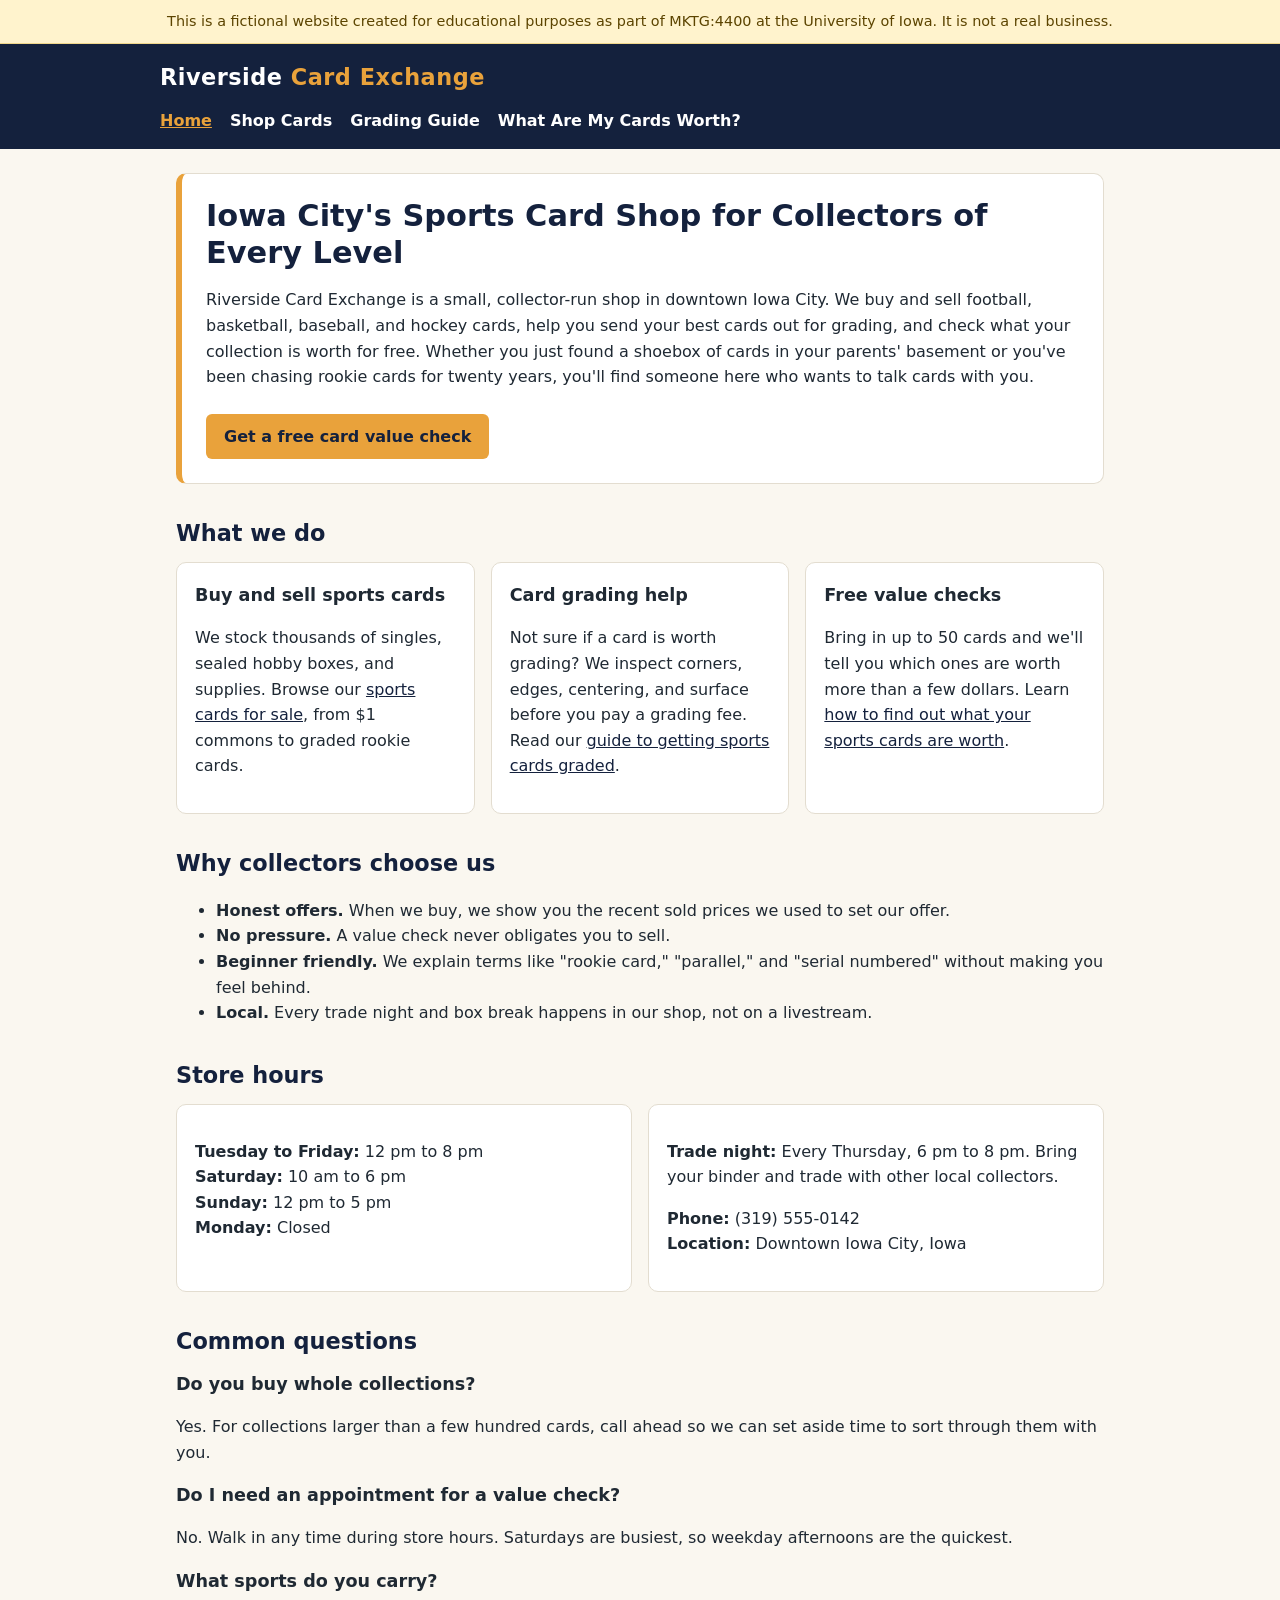
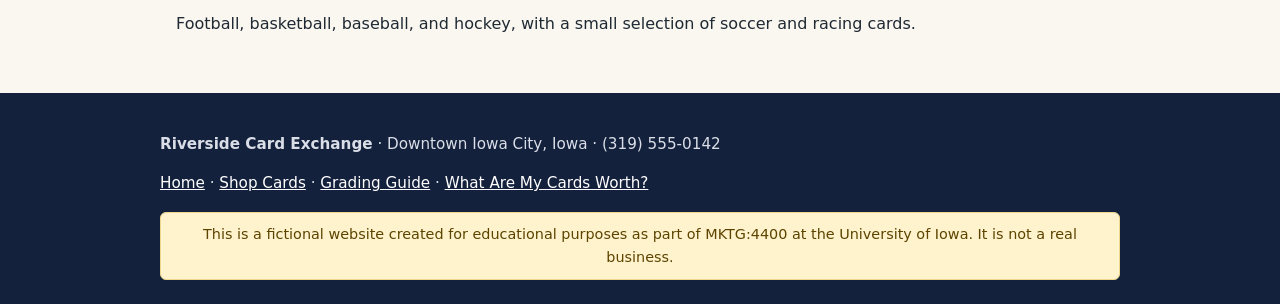
==== index.html @ b4ec27d2 "Add files via upload    Launch site: add four AI-written pages and stylesheet" ====
<!DOCTYPE html>
<html lang="en">
<head>
  <meta charset="UTF-8">
  <meta name="viewport" content="width=device-width, initial-scale=1">
  <title>Riverside Card Exchange | Sports Card Shop in Iowa City</title>
  <meta name="description" content="Buy, sell, and grade sports cards at Riverside Card Exchange in Iowa City. Free card value checks, grading help, and singles from every major sport.">
  <link rel="stylesheet" href="style.css">
</head>
<body>
  <div class="notice">This is a fictional website created for educational purposes as part of MKTG:4400 at the University of Iowa. It is not a real business.</div>

  <header class="site-header">
    <div class="header-inner">
      <a class="brand" href="index.html">Riverside <span>Card Exchange</span></a>
      <nav aria-label="Main">
        <ul>
          <li><a href="index.html" aria-current="page">Home</a></li>
          <li><a href="shop.html">Shop Cards</a></li>
          <li><a href="grading.html">Grading Guide</a></li>
          <li><a href="card-values.html">What Are My Cards Worth?</a></li>
        </ul>
      </nav>
    </div>
  </header>

  <main>
    <section class="hero">
      <h1>Iowa City's Sports Card Shop for Collectors of Every Level</h1>
      <p>Riverside Card Exchange is a small, collector-run shop in downtown Iowa City. We buy and sell football, basketball, baseball, and hockey cards, help you send your best cards out for grading, and check what your collection is worth for free. Whether you just found a shoebox of cards in your parents' basement or you've been chasing rookie cards for twenty years, you'll find someone here who wants to talk cards with you.</p>
      <a class="button" href="card-values.html">Get a free card value check</a>
    </section>

    <h2>What we do</h2>
    <div class="grid">
      <div class="box">
        <h3>Buy and sell sports cards</h3>
        <p>We stock thousands of singles, sealed hobby boxes, and supplies. Browse our <a href="shop.html">sports cards for sale</a>, from $1 commons to graded rookie cards.</p>
      </div>
      <div class="box">
        <h3>Card grading help</h3>
        <p>Not sure if a card is worth grading? We inspect corners, edges, centering, and surface before you pay a grading fee. Read our <a href="grading.html">guide to getting sports cards graded</a>.</p>
      </div>
      <div class="box">
        <h3>Free value checks</h3>
        <p>Bring in up to 50 cards and we'll tell you which ones are worth more than a few dollars. Learn <a href="card-values.html">how to find out what your sports cards are worth</a>.</p>
      </div>
    </div>

    <h2>Why collectors choose us</h2>
    <ul>
      <li><strong>Honest offers.</strong> When we buy, we show you the recent sold prices we used to set our offer.</li>
      <li><strong>No pressure.</strong> A value check never obligates you to sell.</li>
      <li><strong>Beginner friendly.</strong> We explain terms like "rookie card," "parallel," and "serial numbered" without making you feel behind.</li>
      <li><strong>Local.</strong> Every trade night and box break happens in our shop, not on a livestream.</li>
    </ul>

    <h2>Store hours</h2>
    <div class="grid">
      <div class="box">
        <p><strong>Tuesday to Friday:</strong> 12 pm to 8 pm<br>
        <strong>Saturday:</strong> 10 am to 6 pm<br>
        <strong>Sunday:</strong> 12 pm to 5 pm<br>
        <strong>Monday:</strong> Closed</p>
      </div>
      <div class="box">
        <p><strong>Trade night:</strong> Every Thursday, 6 pm to 8 pm. Bring your binder and trade with other local collectors.</p>
        <p><strong>Phone:</strong> (319) 555-0142<br>
        <strong>Location:</strong> Downtown Iowa City, Iowa</p>
      </div>
    </div>

    <h2>Common questions</h2>
    <h3>Do you buy whole collections?</h3>
    <p>Yes. For collections larger than a few hundred cards, call ahead so we can set aside time to sort through them with you.</p>
    <h3>Do I need an appointment for a value check?</h3>
    <p>No. Walk in any time during store hours. Saturdays are busiest, so weekday afternoons are the quickest.</p>
    <h3>What sports do you carry?</h3>
    <p>Football, basketball, baseball, and hockey, with a small selection of soccer and racing cards.</p>
  </main>

  <footer class="site-footer">
    <div class="footer-inner">
      <p><strong>Riverside Card Exchange</strong> · Downtown Iowa City, Iowa · (319) 555-0142</p>
      <p><a href="index.html">Home</a> · <a href="shop.html">Shop Cards</a> · <a href="grading.html">Grading Guide</a> · <a href="card-values.html">What Are My Cards Worth?</a></p>
      <div class="notice">This is a fictional website created for educational purposes as part of MKTG:4400 at the University of Iowa. It is not a real business.</div>
    </div>
  </footer>
</body>
</html>
---- style.css ----
:root {
  --navy: #14213d;
  --gold: #e9a23b;
  --cream: #faf7f0;
  --ink: #1f2933;
  --muted: #5f6b7a;
  --card: #ffffff;
  --line: #e3ddd0;
}

* { box-sizing: border-box; }

html { -webkit-text-size-adjust: 100%; }

body {
  margin: 0;
  font-family: system-ui, -apple-system, "Segoe UI", Roboto, Arial, sans-serif;
  color: var(--ink);
  background: var(--cream);
  line-height: 1.6;
  overflow-wrap: break-word;
}

img { max-width: 100%; height: auto; }

a { color: var(--navy); }

.notice {
  background: #fff3cd;
  color: #5c4400;
  border-bottom: 1px solid #f0d78c;
  padding: 10px 16px;
  font-size: 0.9rem;
  text-align: center;
}

.site-header {
  background: var(--navy);
  color: #fff;
  padding: 16px;
}

.header-inner, main, .footer-inner {
  max-width: 960px;
  margin: 0 auto;
}

.brand {
  color: #fff;
  text-decoration: none;
  font-size: 1.4rem;
  font-weight: 800;
  letter-spacing: 0.5px;
}

.brand span { color: var(--gold); }

nav ul {
  list-style: none;
  padding: 0;
  margin: 12px 0 0;
  display: flex;
  flex-wrap: wrap;
  gap: 8px 18px;
}

nav a {
  color: #fff;
  text-decoration: none;
  font-weight: 600;
}

nav a:hover, nav a[aria-current="page"] {
  color: var(--gold);
  text-decoration: underline;
}

main { padding: 24px 16px 40px; }

.hero {
  background: var(--card);
  border: 1px solid var(--line);
  border-left: 6px solid var(--gold);
  border-radius: 10px;
  padding: 24px;
  margin-bottom: 28px;
}

h1 { font-size: 1.9rem; line-height: 1.2; margin: 0 0 12px; color: var(--navy); }
h2 { font-size: 1.4rem; margin: 32px 0 10px; color: var(--navy); }
h3 { font-size: 1.1rem; margin: 0 0 6px; }

.button {
  display: inline-block;
  background: var(--gold);
  color: var(--navy);
  padding: 10px 18px;
  border-radius: 6px;
  font-weight: 700;
  text-decoration: none;
  margin-top: 8px;
}

.grid {
  display: grid;
  grid-template-columns: repeat(auto-fit, minmax(240px, 1fr));
  gap: 16px;
}

.box {
  background: var(--card);
  border: 1px solid var(--line);
  border-radius: 10px;
  padding: 18px;
}

.price {
  font-weight: 800;
  color: var(--navy);
  font-size: 1.15rem;
}

.steps { padding-left: 1.2rem; }
.steps li { margin-bottom: 10px; }

.tip {
  background: #eef3fb;
  border-left: 4px solid var(--navy);
  padding: 12px 16px;
  border-radius: 6px;
  margin: 18px 0;
}

.site-footer {
  background: var(--navy);
  color: #d9dee7;
  padding: 24px 16px;
  font-size: 0.95rem;
}

.site-footer a { color: #fff; }

.site-footer .notice {
  margin-top: 16px;
  border: 1px solid #f0d78c;
  border-radius: 6px;
}

.value-list {
  display: grid;
  gap: 12px;
}

.value-row {
  background: var(--card);
  border: 1px solid var(--line);
  border-left: 4px solid var(--gold);
  border-radius: 8px;
  padding: 14px 16px;
}

.value-row p { margin: 4px 0; }

.value-row .label {
  font-weight: 700;
  color: var(--navy);
}

.note {
  font-size: 0.9rem;
  color: var(--muted);
}

@media (max-width: 600px) {
  h1 { font-size: 1.55rem; }
  .hero { padding: 18px; }
}
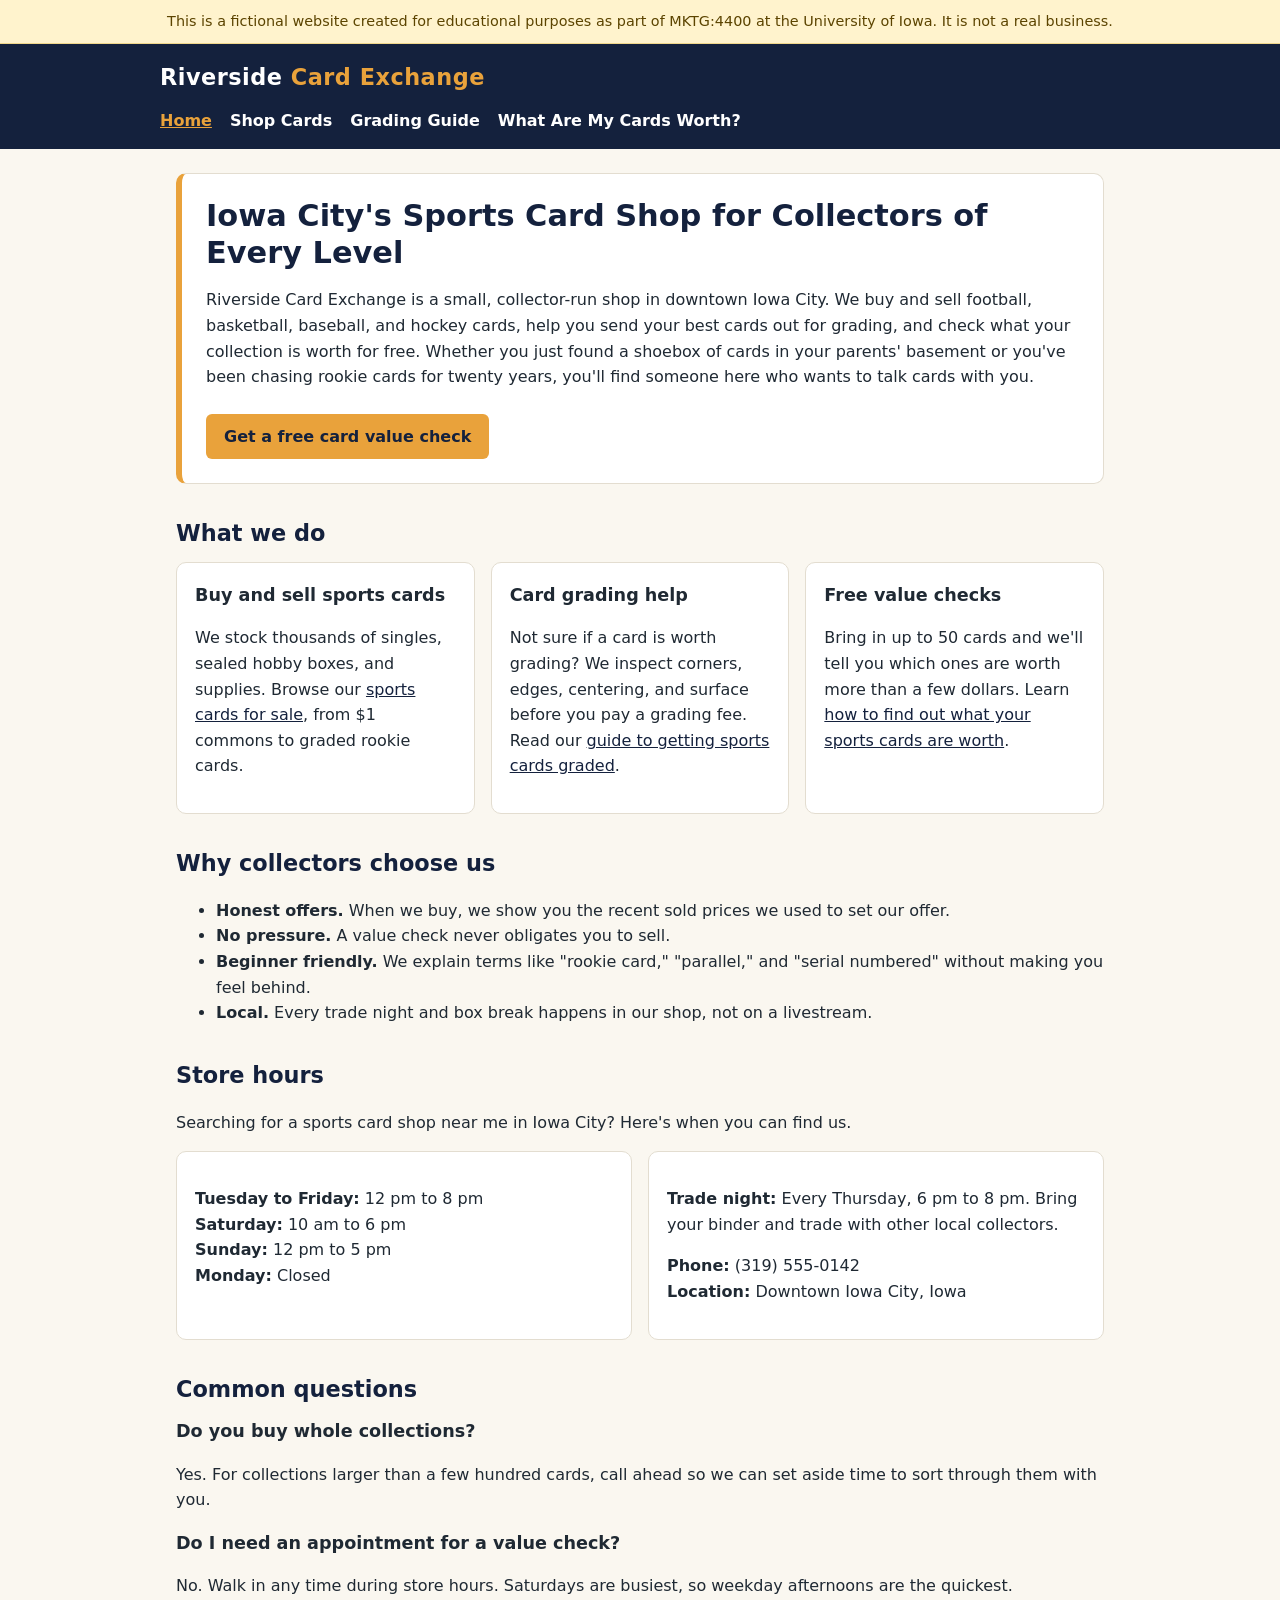
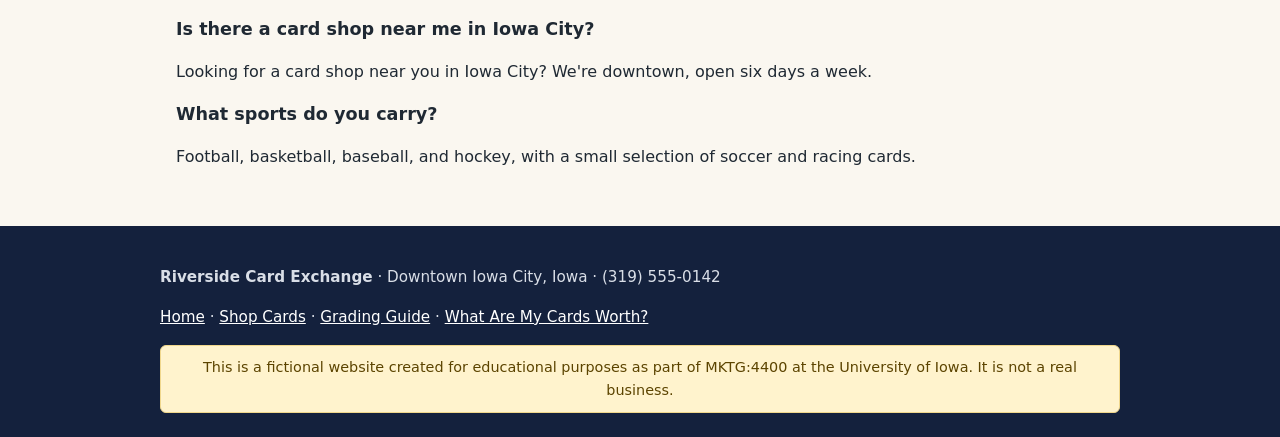
==== commit 24c1d4cf: "Add sitemap/robots and keyword-targeted titles, meta descriptions and copy What changed: re-added si" ====
--- a/index.html
+++ b/index.html
@@ -3,8 +3,8 @@
 <head>
   <meta charset="UTF-8">
   <meta name="viewport" content="width=device-width, initial-scale=1">
-  <title>Riverside Card Exchange | Sports Card Shop in Iowa City</title>
-  <meta name="description" content="Buy, sell, and grade sports cards at Riverside Card Exchange in Iowa City. Free card value checks, grading help, and singles from every major sport.">
+  <title>Sports Card Shop in Iowa City | Riverside Card Exchange</title>
+  <meta name="description" content="Iowa City's sports card shop. Buy and sell football, basketball, baseball and hockey cards, get grading help and a free card value check.">
   <link rel="stylesheet" href="style.css">
 </head>
 <body>
@@ -56,6 +56,7 @@
     </ul>
 
     <h2>Store hours</h2>
+    <p>Searching for a sports card shop near me in Iowa City? Here's when you can find us.</p>
     <div class="grid">
       <div class="box">
         <p><strong>Tuesday to Friday:</strong> 12 pm to 8 pm<br>
@@ -75,6 +76,8 @@
     <p>Yes. For collections larger than a few hundred cards, call ahead so we can set aside time to sort through them with you.</p>
     <h3>Do I need an appointment for a value check?</h3>
     <p>No. Walk in any time during store hours. Saturdays are busiest, so weekday afternoons are the quickest.</p>
+    <h3>Is there a card shop near me in Iowa City?</h3>
+    <p>Looking for a card shop near you in Iowa City? We're downtown, open six days a week.</p>
     <h3>What sports do you carry?</h3>
     <p>Football, basketball, baseball, and hockey, with a small selection of soccer and racing cards.</p>
   </main>
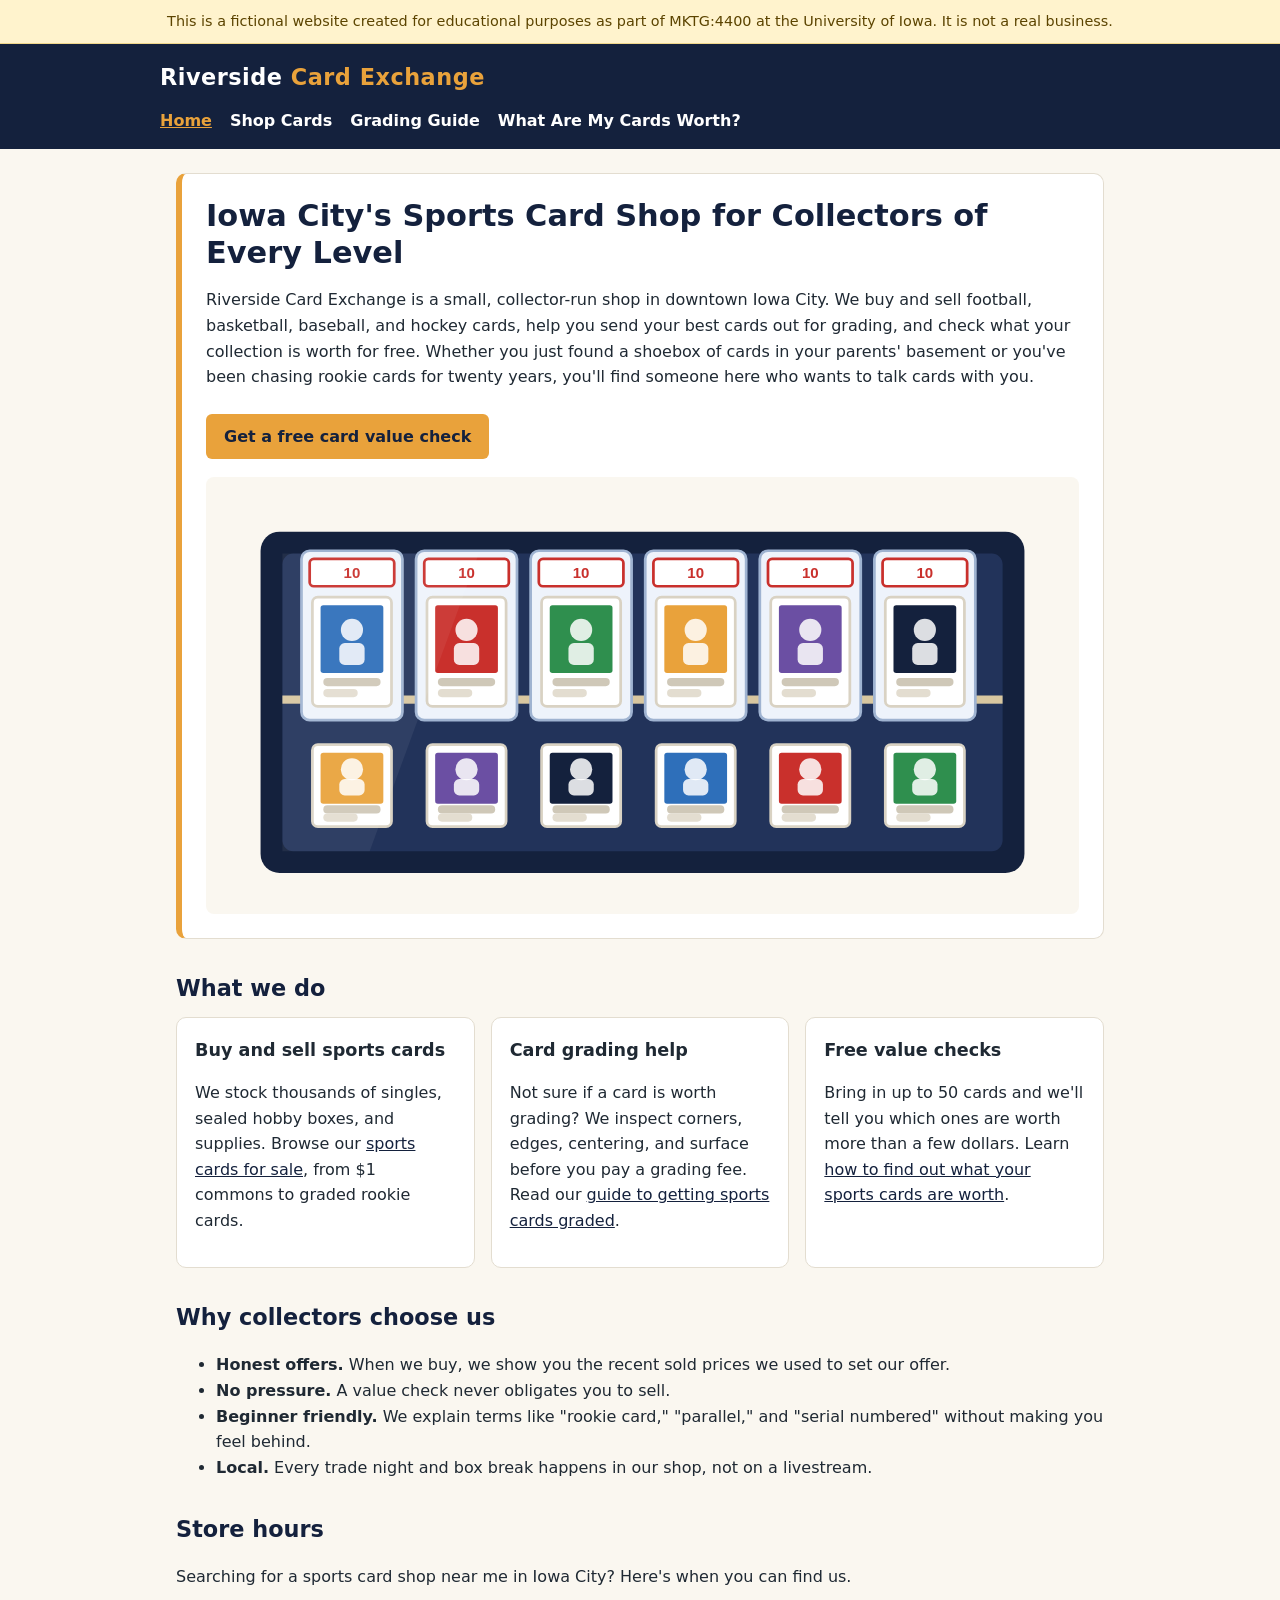
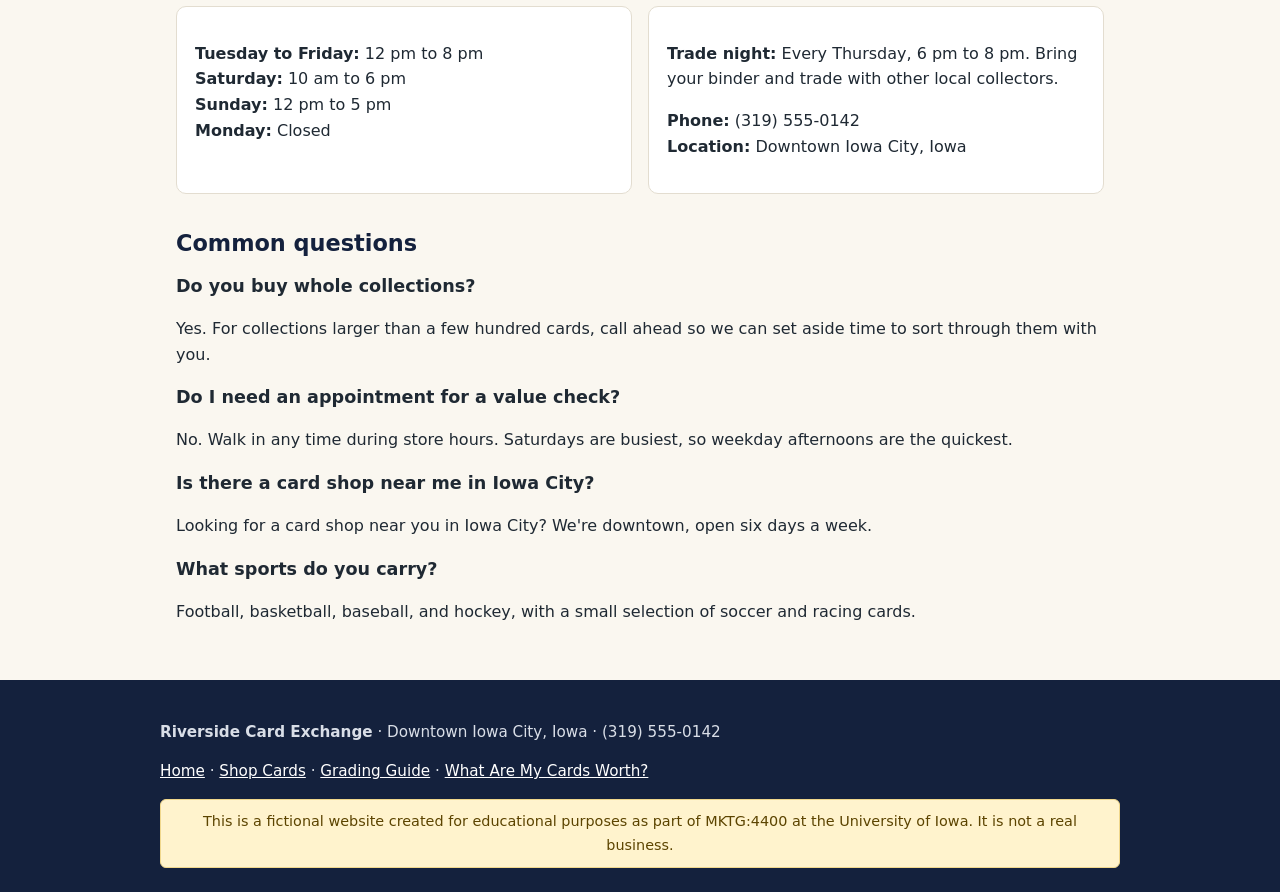
==== commit dd9fb08a: "Add a hero image with descriptive alt text to each page What changed: added one illustration to the " ====
--- a/index.html
+++ b/index.html
@@ -29,6 +29,7 @@
       <h1>Iowa City's Sports Card Shop for Collectors of Every Level</h1>
       <p>Riverside Card Exchange is a small, collector-run shop in downtown Iowa City. We buy and sell football, basketball, baseball, and hockey cards, help you send your best cards out for grading, and check what your collection is worth for free. Whether you just found a shoebox of cards in your parents' basement or you've been chasing rookie cards for twenty years, you'll find someone here who wants to talk cards with you.</p>
       <a class="button" href="card-values.html">Get a free card value check</a>
+      <img class="hero-img" src="display-case.svg" alt="Display case of graded sports cards at Riverside Card Exchange in Iowa City" width="640" height="320">
     </section>
 
     <h2>What we do</h2>
--- a/style.css
+++ b/style.css
@@ -90,6 +90,14 @@
 h2 { font-size: 1.4rem; margin: 32px 0 10px; color: var(--navy); }
 h3 { font-size: 1.1rem; margin: 0 0 6px; }
 
+.hero-img {
+  display: block;
+  width: 100%;
+  height: auto;
+  margin-top: 18px;
+  border-radius: 8px;
+}
+
 .button {
   display: inline-block;
   background: var(--gold);
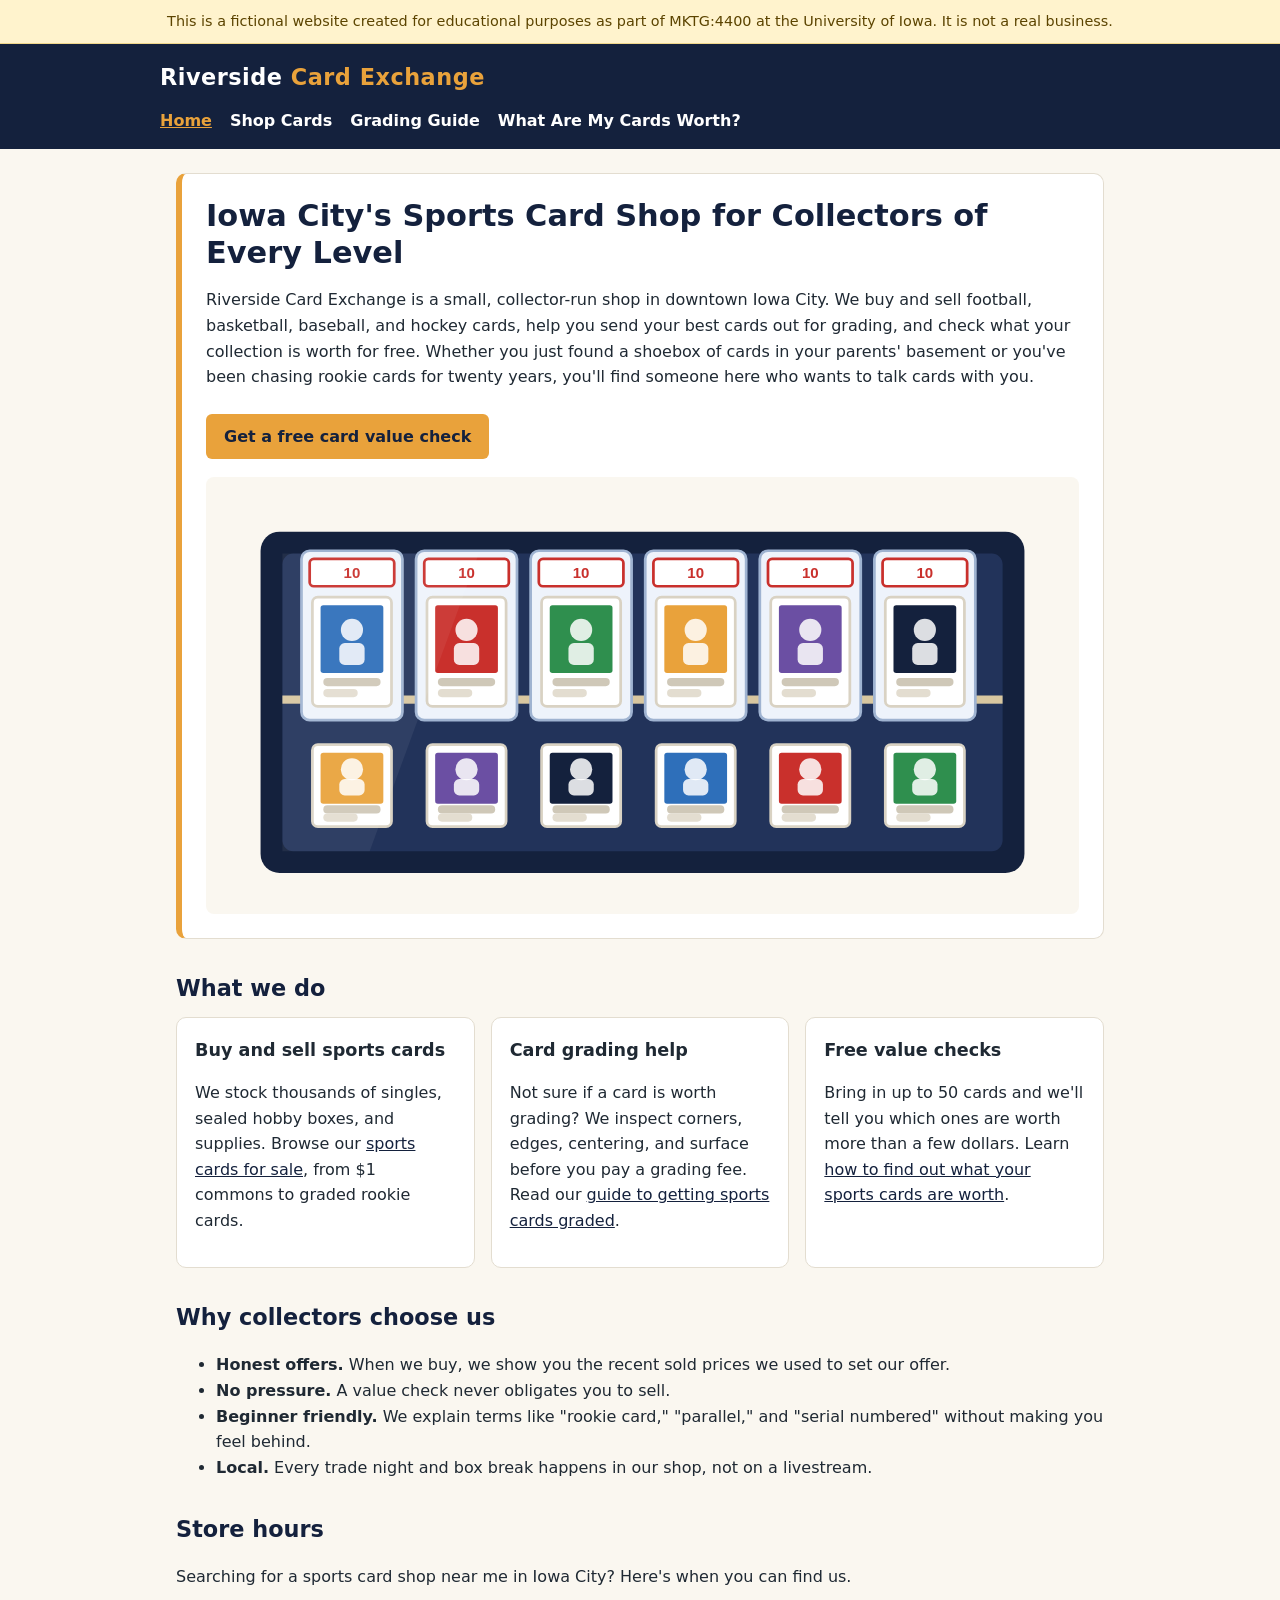
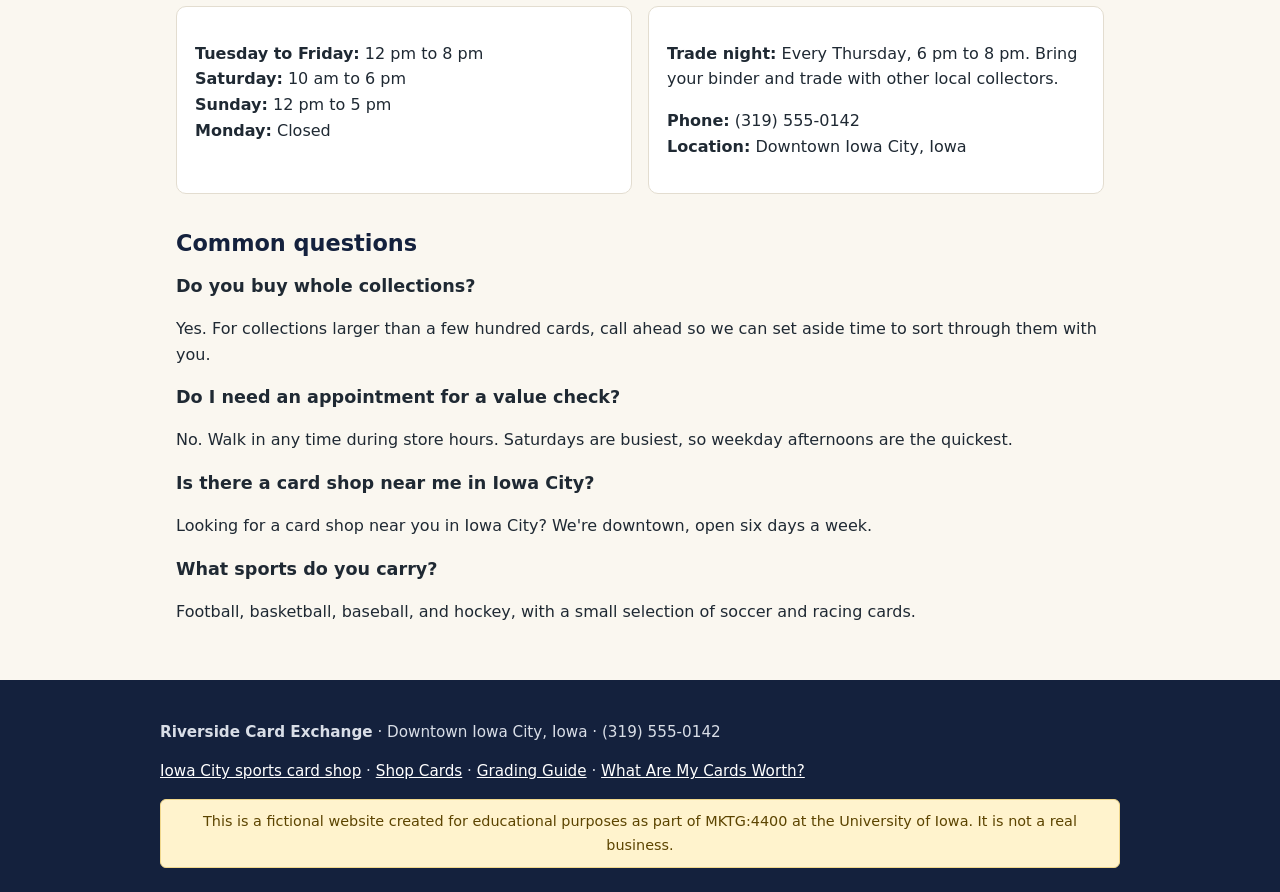
==== commit c205b3cc: "Change footer Home link to keyword anchor text What changed: the footer link to the home page on all" ====
--- a/index.html
+++ b/index.html
@@ -86,7 +86,7 @@
   <footer class="site-footer">
     <div class="footer-inner">
       <p><strong>Riverside Card Exchange</strong> · Downtown Iowa City, Iowa · (319) 555-0142</p>
-      <p><a href="index.html">Home</a> · <a href="shop.html">Shop Cards</a> · <a href="grading.html">Grading Guide</a> · <a href="card-values.html">What Are My Cards Worth?</a></p>
+      <p><a href="index.html">Iowa City sports card shop</a> · <a href="shop.html">Shop Cards</a> · <a href="grading.html">Grading Guide</a> · <a href="card-values.html">What Are My Cards Worth?</a></p>
       <div class="notice">This is a fictional website created for educational purposes as part of MKTG:4400 at the University of Iowa. It is not a real business.</div>
     </div>
   </footer>
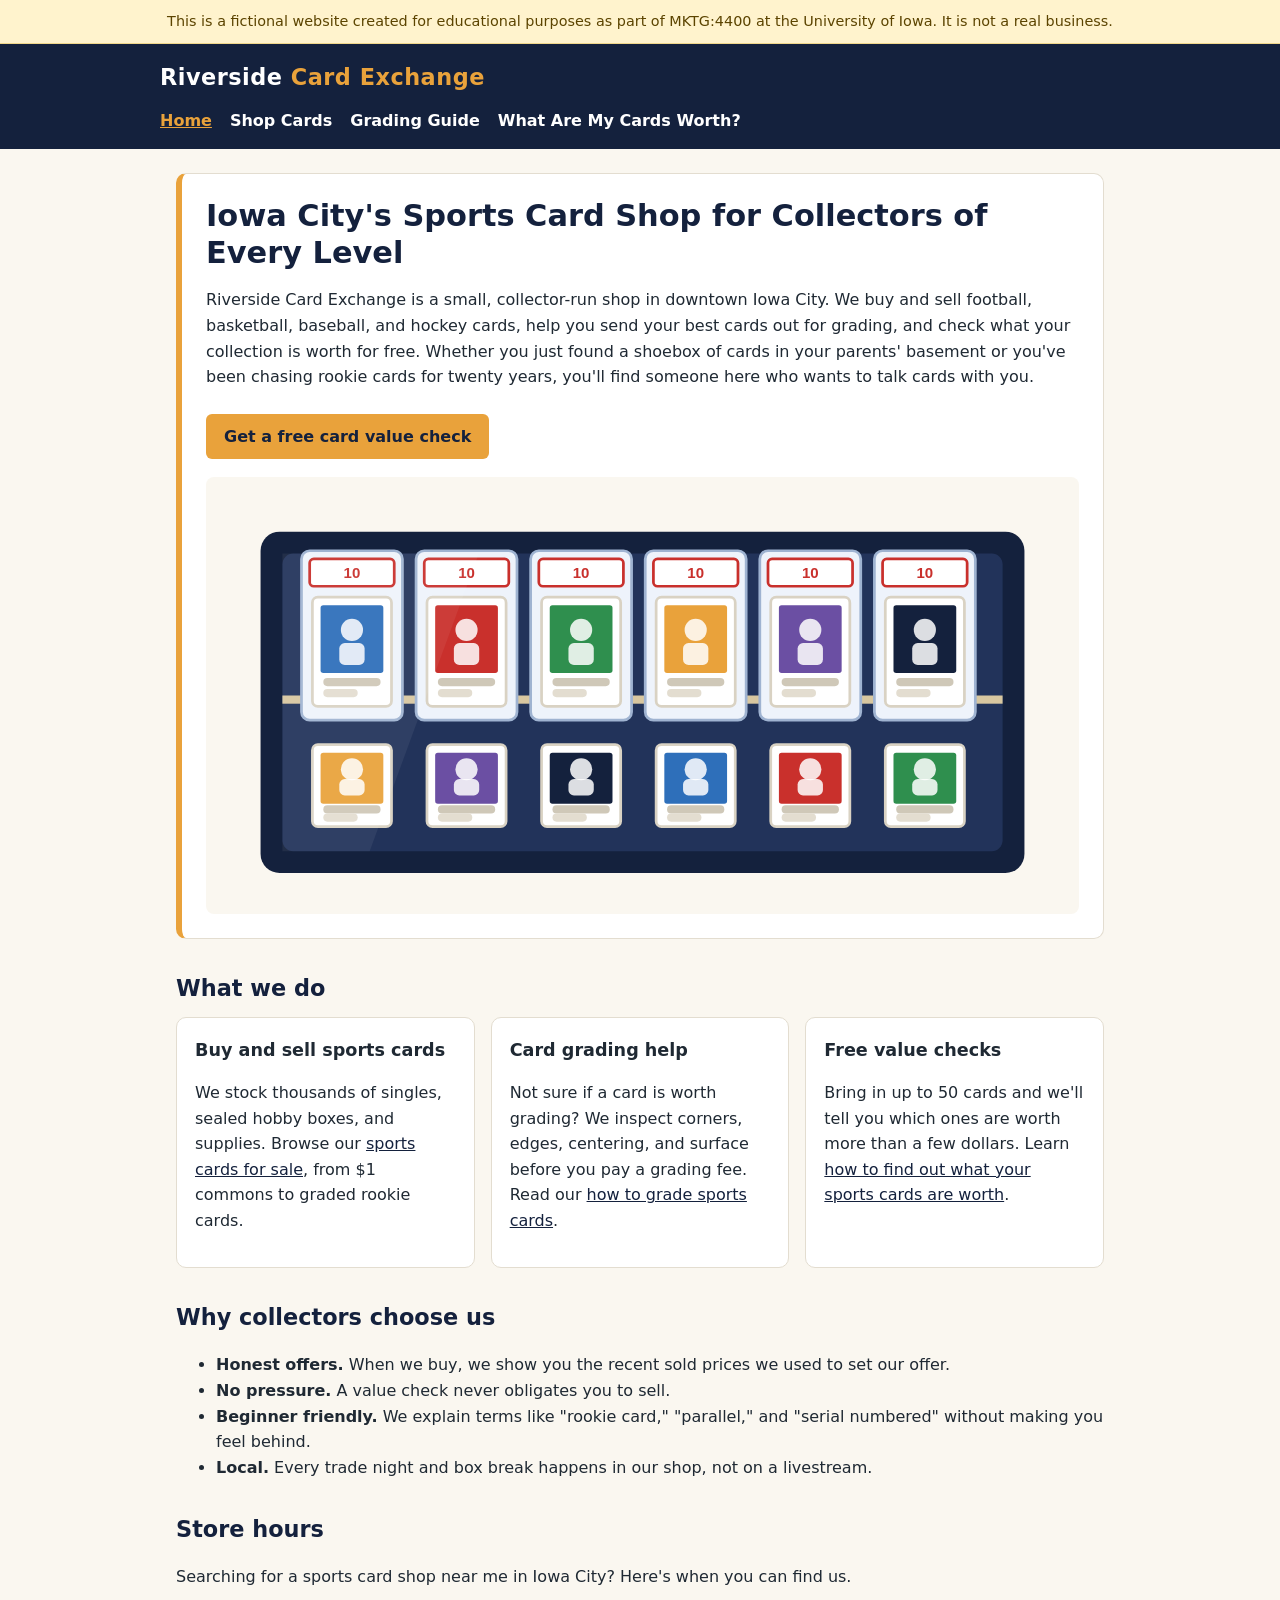
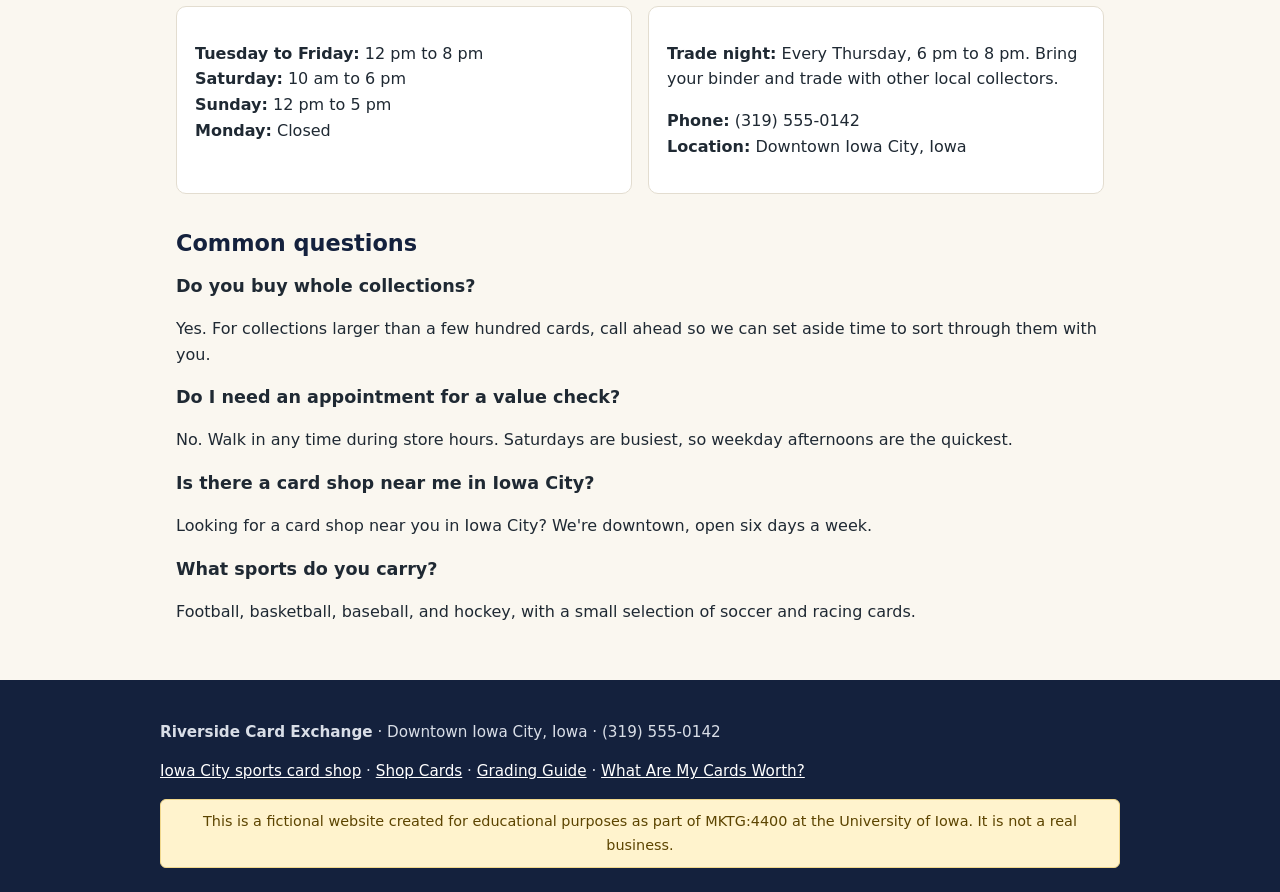
==== commit da73220e: "Update in-page link anchor text to target queries What changed: in-page links now read "how to grade" ====
--- a/index.html
+++ b/index.html
@@ -40,7 +40,7 @@
       </div>
       <div class="box">
         <h3>Card grading help</h3>
-        <p>Not sure if a card is worth grading? We inspect corners, edges, centering, and surface before you pay a grading fee. Read our <a href="grading.html">guide to getting sports cards graded</a>.</p>
+        <p>Not sure if a card is worth grading? We inspect corners, edges, centering, and surface before you pay a grading fee. Read our <a href="grading.html">how to grade sports cards</a>.</p>
       </div>
       <div class="box">
         <h3>Free value checks</h3>
